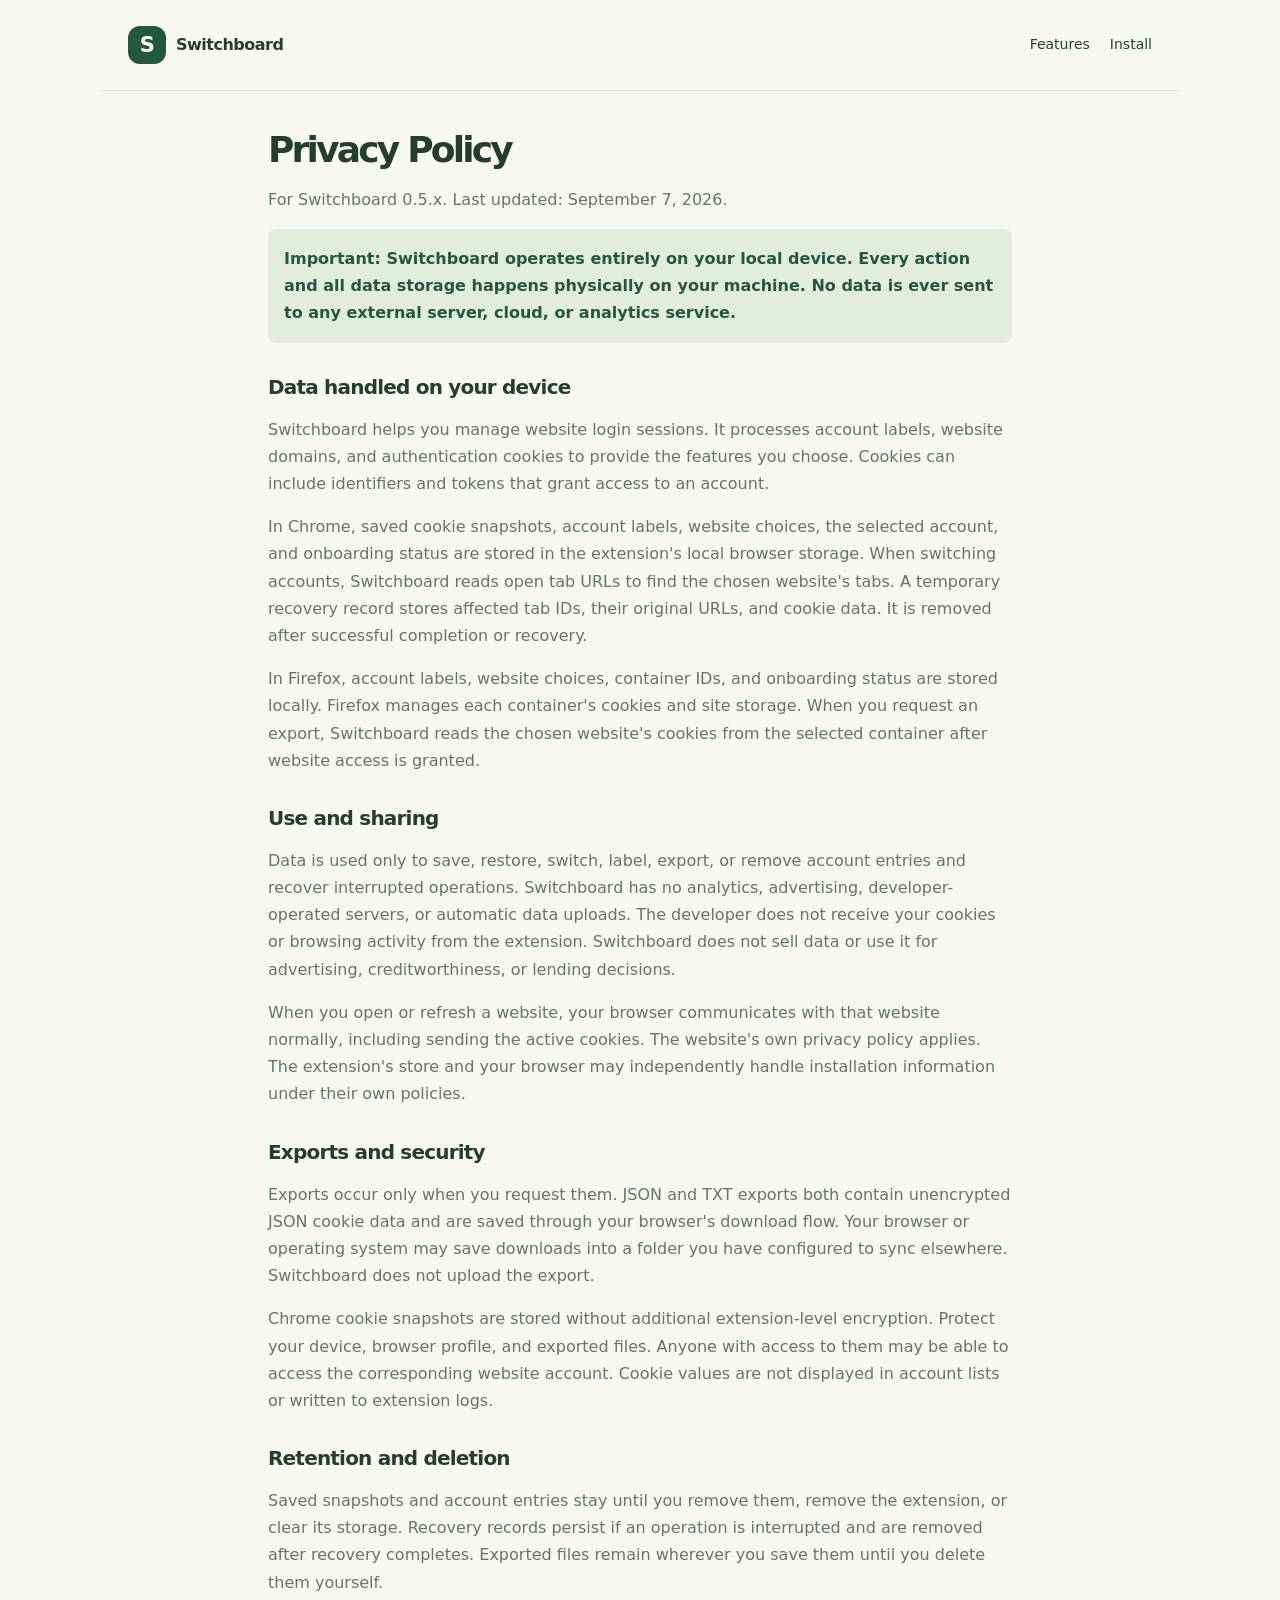
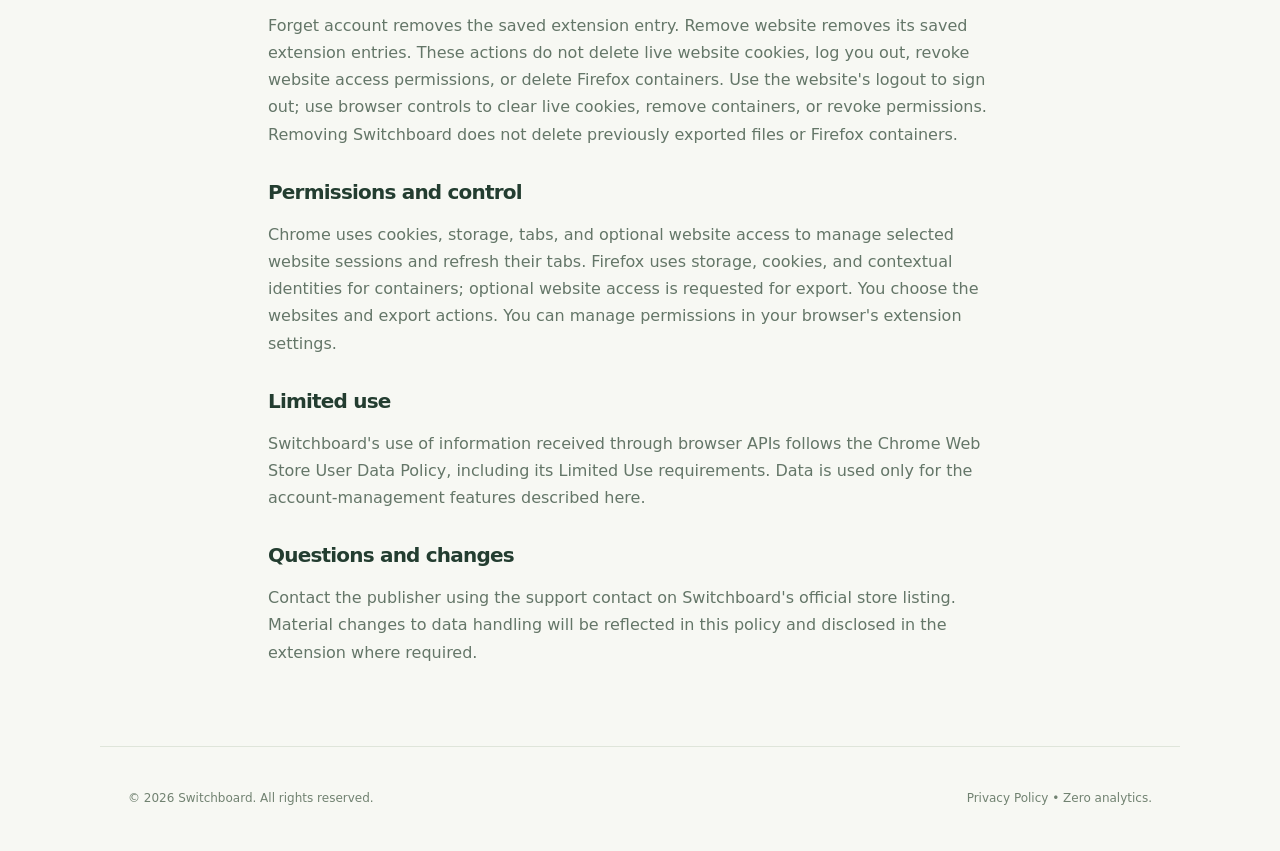
==== privacy-policy.html @ 41c25dd7 "Initial commit: Add Switchboard landing page and privacy policy" ====
<!DOCTYPE html>
<html lang="en">
<head>
    <meta charset="UTF-8">
    <meta name="viewport" content="width=device-width, initial-scale=1.0">
    <title>Privacy Policy - Switchboard</title>
    <link rel="stylesheet" href="styles.css">
</head>
<body>
    <header class="topbar">
        <a href="index.html" class="brand">
            <div class="logo">S</div>
            Switchboard
        </a>
        <nav>
            <a href="index.html#features">Features</a>
            <a href="index.html#install">Install</a>
        </nav>
    </header>

    <main class="legal-doc">
        <section class="note">
            <h1>Privacy Policy</h1>
            <p>For Switchboard 0.5.x. Last updated: September 7, 2026.</p>
            
            <p style="background: #e3edde; padding: 16px; border-radius: 8px; color: #235740; font-weight: 600;">
                Important: Switchboard operates entirely on your local device. Every action and all data storage happens physically on your machine. No data is ever sent to any external server, cloud, or analytics service.
            </p>
            
            <h2>Data handled on your device</h2>
            <p>Switchboard helps you manage website login sessions. It processes account labels, website domains, and authentication cookies to provide the features you choose. Cookies can include identifiers and tokens that grant access to an account.</p>
            <p>In Chrome, saved cookie snapshots, account labels, website choices, the selected account, and onboarding status are stored in the extension's local browser storage. When switching accounts, Switchboard reads open tab URLs to find the chosen website's tabs. A temporary recovery record stores affected tab IDs, their original URLs, and cookie data. It is removed after successful completion or recovery.</p>
            <p>In Firefox, account labels, website choices, container IDs, and onboarding status are stored locally. Firefox manages each container's cookies and site storage. When you request an export, Switchboard reads the chosen website's cookies from the selected container after website access is granted.</p>
            
            <h2>Use and sharing</h2>
            <p>Data is used only to save, restore, switch, label, export, or remove account entries and recover interrupted operations. Switchboard has no analytics, advertising, developer-operated servers, or automatic data uploads. The developer does not receive your cookies or browsing activity from the extension. Switchboard does not sell data or use it for advertising, creditworthiness, or lending decisions.</p>
            <p>When you open or refresh a website, your browser communicates with that website normally, including sending the active cookies. The website's own privacy policy applies. The extension's store and your browser may independently handle installation information under their own policies.</p>
            
            <h2>Exports and security</h2>
            <p>Exports occur only when you request them. JSON and TXT exports both contain unencrypted JSON cookie data and are saved through your browser's download flow. Your browser or operating system may save downloads into a folder you have configured to sync elsewhere. Switchboard does not upload the export.</p>
            <p>Chrome cookie snapshots are stored without additional extension-level encryption. Protect your device, browser profile, and exported files. Anyone with access to them may be able to access the corresponding website account. Cookie values are not displayed in account lists or written to extension logs.</p>
            
            <h2>Retention and deletion</h2>
            <p>Saved snapshots and account entries stay until you remove them, remove the extension, or clear its storage. Recovery records persist if an operation is interrupted and are removed after recovery completes. Exported files remain wherever you save them until you delete them yourself.</p>
            <p>Forget account removes the saved extension entry. Remove website removes its saved extension entries. These actions do not delete live website cookies, log you out, revoke website access permissions, or delete Firefox containers. Use the website's logout to sign out; use browser controls to clear live cookies, remove containers, or revoke permissions. Removing Switchboard does not delete previously exported files or Firefox containers.</p>
            
            <h2>Permissions and control</h2>
            <p>Chrome uses cookies, storage, tabs, and optional website access to manage selected website sessions and refresh their tabs. Firefox uses storage, cookies, and contextual identities for containers; optional website access is requested for export. You choose the websites and export actions. You can manage permissions in your browser's extension settings.</p>
            
            <h2>Limited use</h2>
            <p>Switchboard's use of information received through browser APIs follows the Chrome Web Store User Data Policy, including its Limited Use requirements. Data is used only for the account-management features described here.</p>
            
            <h2>Questions and changes</h2>
            <p>Contact the publisher using the support contact on Switchboard's official store listing. Material changes to data handling will be reflected in this policy and disclosed in the extension where required.</p>
        </section>
    </main>

    <footer>
        <p>&copy; 2026 Switchboard. All rights reserved.</p>
        <p class="privacy"><a href="privacy-policy.html">Privacy Policy</a> &bull; Zero analytics.</p>
    </footer>
</body>
</html>
---- styles.css ----
:root {
    --bg: #f7f8f3;
    --text-main: #233d30;
    --text-muted: #647668;
    --brand-primary: #235740;
    --brand-hover: #327052;
    --border: #dfe5da;
    --card-bg: #fff;
    
    font: 16px/1.65 system-ui, sans-serif;
    color: var(--text-main);
    background: var(--bg);
    color-scheme: light;
}

* {
    box-sizing: border-box;
}

body {
    margin: 0;
}

a {
    color: inherit;
    text-decoration: none;
}

.topbar, main, footer {
    max-width: 1080px;
    margin: auto;
}

.topbar {
    display: flex;
    align-items: center;
    justify-content: space-between;
    padding: 26px 28px;
    border-bottom: 1px solid var(--border);
}

.brand {
    display: flex;
    align-items: center;
    gap: 10px;
    font-weight: 750;
    letter-spacing: -0.5px;
}

.logo {
    display: grid;
    place-items: center;
    background: var(--brand-primary);
    color: white;
    font-weight: 750;
    font-size: 21px;
    width: 38px;
    height: 38px;
    border-radius: 12px;
}

.topbar nav {
    display: flex;
    gap: 20px;
    font-size: 14px;
    font-weight: 500;
}

main {
    padding: 0 28px;
}

.hero {
    display: grid;
    grid-template-columns: 1.25fr 1fr;
    gap: 70px;
    align-items: center;
    padding: 76px 0 64px;
}

.eyebrow {
    font-size: 10px;
    letter-spacing: 2px;
    font-weight: 750;
    color: #627e65;
    margin: 0 0 14px;
}

.local-badge {
    display: inline-block;
    background: #e3edde;
    color: var(--brand-primary);
    padding: 6px 12px;
    border-radius: 20px;
    font-size: 12px;
    font-weight: 750;
    letter-spacing: 1px;
    margin-bottom: 20px;
}

h1 {
    font-size: clamp(38px, 5.2vw, 60px);
    line-height: 1.08;
    letter-spacing: -2.8px;
    margin: 0 0 24px;
    font-weight: 650;
}

h2 {
    font-size: 27px;
    line-height: 1.25;
    letter-spacing: -0.8px;
    margin: 0;
}

h3 {
    font-size: 17px;
    line-height: 1.4;
    margin: 14px 0 9px;
}

.intro {
    font-size: 16px;
    max-width: 440px;
    color: var(--text-muted);
}

.actions {
    display: flex;
    align-items: center;
    gap: 16px;
    margin-top: 28px;
}

.btn {
    font: 600 14px system-ui;
    border: 0;
    padding: 14px 20px;
    border-radius: 9px;
    cursor: pointer;
    display: inline-block;
}

.btn.primary {
    background: var(--brand-primary);
    color: white;
}

.btn.primary:hover {
    background: var(--brand-hover);
}

.btn.secondary {
    background: transparent;
    border: 1px solid var(--border);
    color: var(--text-main);
}

.btn.secondary:hover {
    background: var(--card-bg);
}

.preview {
    background: var(--card-bg);
    padding: 26px;
    border-radius: 20px;
    border: 1px solid #dce5d8;
    box-shadow: 0 22px 55px #28492e0d;
    transform: rotate(2deg);
}

.preview-top {
    display: flex;
    justify-content: space-between;
    align-items: center;
    font-size: 9px;
    letter-spacing: 1px;
    color: #6c836f;
}

.example {
    background: #eef2e9;
    padding: 3px 7px;
    border-radius: 4px;
}

.preview h2 {
    font-size: 20px;
    margin: 14px 0 22px;
}

.account {
    display: flex;
    align-items: center;
    gap: 10px;
    padding: 15px 12px;
    border: 1px solid #dfe6dc;
    border-radius: 11px;
    margin: 10px 0;
}

.account.selected {
    background: #f0f6ed;
    border-color: #b2cbae;
}

.avatar {
    display: grid;
    place-items: center;
    width: 34px;
    height: 34px;
    background: #e3edde;
    border-radius: 9px;
    font-weight: 600;
    color: var(--brand-primary);
}

.account-copy {
    flex: 1;
}

.account strong {
    font-size: 12px;
    display: block;
}

.account small {
    font-size: 9px;
    color: #72816e;
    display: block;
}

.pill {
    font-size: 9px;
    padding: 6px 8px;
    background: var(--brand-primary);
    color: white;
    border-radius: 6px;
    white-space: nowrap;
}

.features {
    padding: 60px 0;
}

.section-title {
    margin-bottom: 40px;
    text-align: center;
}

.grid {
    display: grid;
    grid-template-columns: repeat(2, 1fr);
    gap: 30px;
}

.card {
    background: var(--card-bg);
    padding: 30px;
    border-radius: 16px;
    border: 1px solid var(--border);
}

.card p {
    font-size: 14px;
    color: var(--text-muted);
}

.routine {
    background: #e7efdf;
    padding: 40px;
    border-radius: 16px;
    margin: 40px 0 80px;
}

.routine-text p {
    color: #456047;
}

.steps-list {
    margin-top: 20px;
    color: var(--text-main);
    font-size: 15px;
}

.steps-list li {
    margin-bottom: 10px;
}

code {
    background: rgba(255, 255, 255, 0.5);
    padding: 2px 6px;
    border-radius: 4px;
    font-size: 0.9em;
}

footer {
    padding: 30px 28px;
    border-top: 1px solid var(--border);
    font-size: 12px;
    display: flex;
    justify-content: space-between;
    color: #718271;
}

@media (max-width: 760px) {
    .hero {
        grid-template-columns: 1fr;
        gap: 35px;
        padding: 45px 0;
    }
    .preview {
        transform: none;
        max-width: 430px;
        margin: auto;
    }
    .grid {
        grid-template-columns: 1fr;
    }
    .topbar nav {
        display: none;
    }
}

.legal-doc {
    max-width: 800px;
    margin: 40px auto 80px;
}

.legal-doc h1 {
    font-size: 36px;
    margin-bottom: 8px;
}

.legal-doc h2 {
    font-size: 20px;
    margin: 32px 0 12px;
}

.legal-doc p {
    color: var(--text-muted);
    margin-bottom: 16px;
    line-height: 1.7;
}
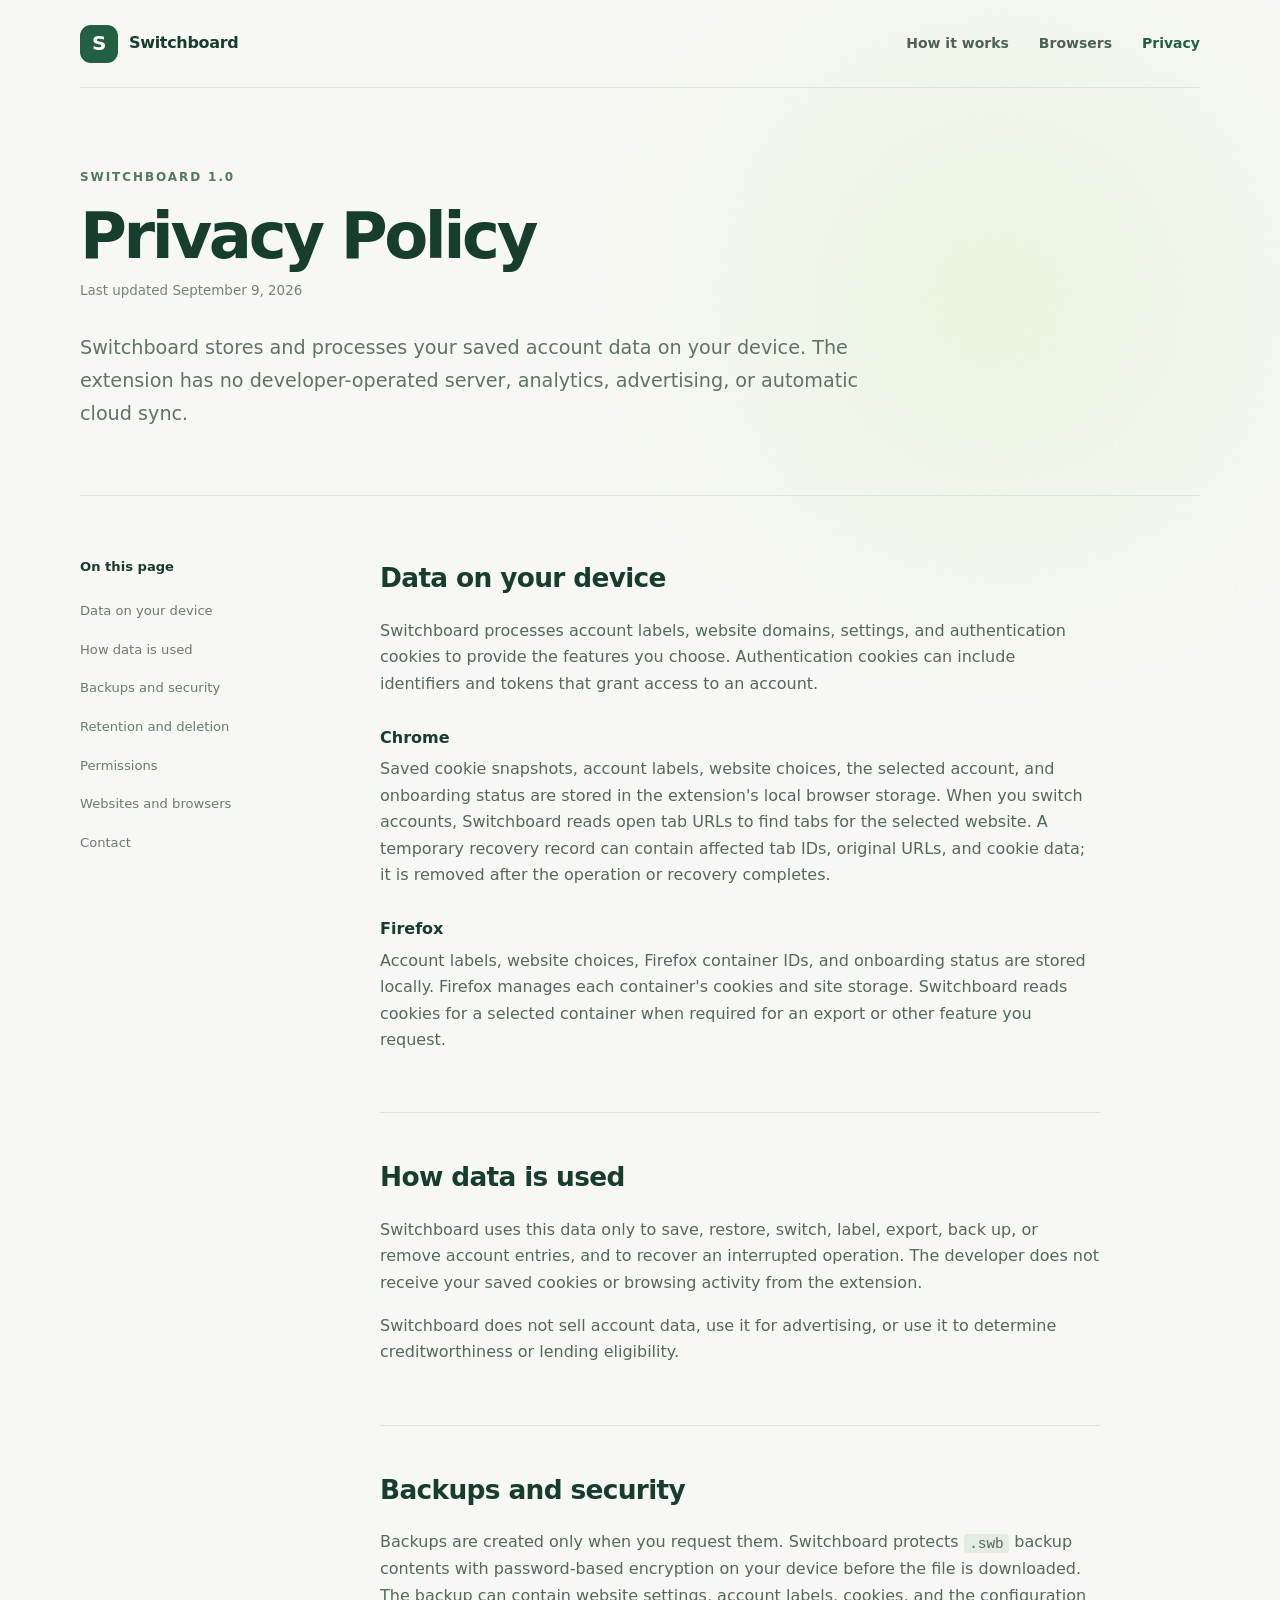
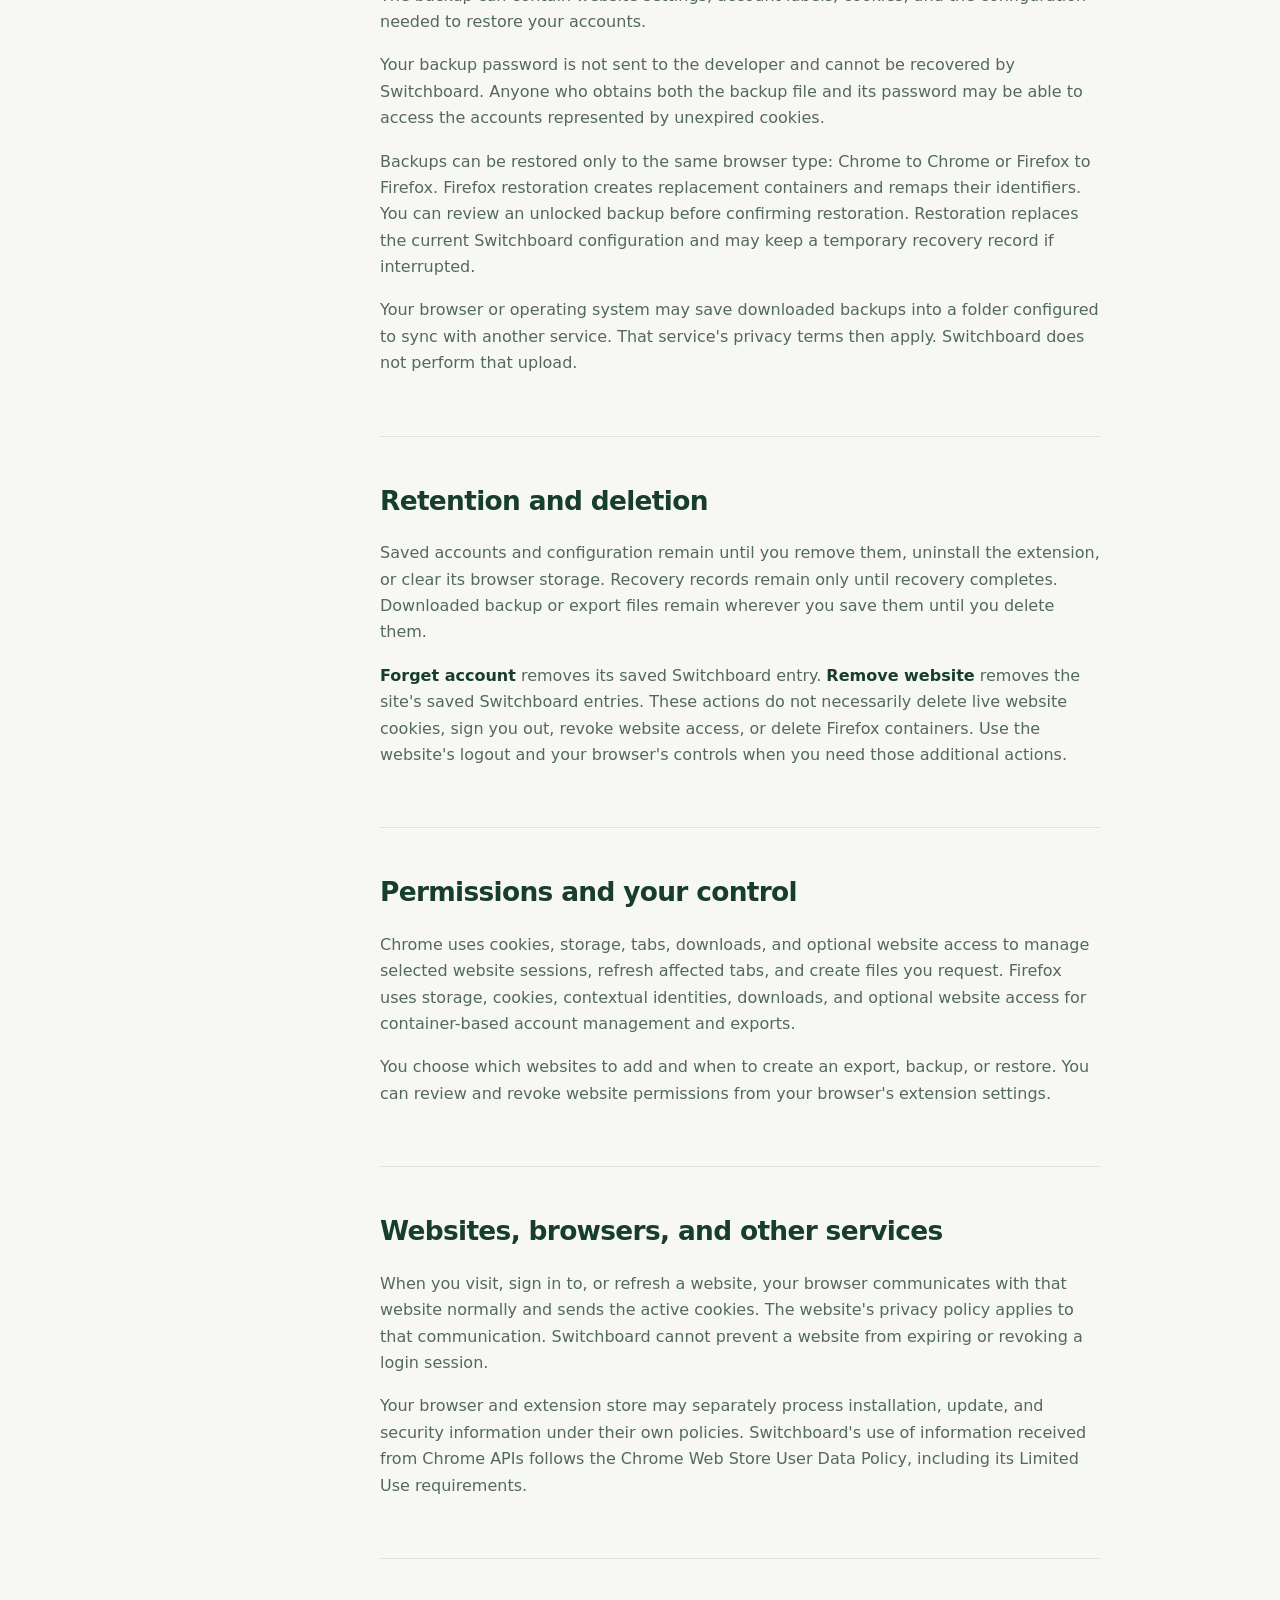
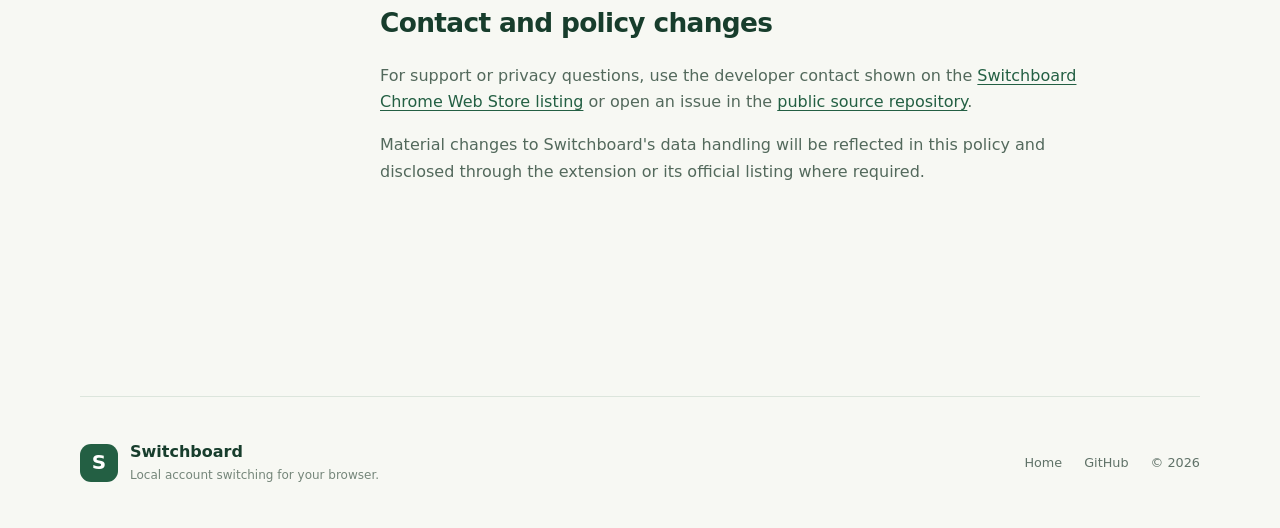
==== commit 556db127: "Refresh Switchboard homepage for 1.0 release" ====
--- a/privacy-policy.html
+++ b/privacy-policy.html
@@ -1,63 +1,33 @@
-<!DOCTYPE html>
+<!doctype html>
 <html lang="en">
 <head>
-    <meta charset="UTF-8">
-    <meta name="viewport" content="width=device-width, initial-scale=1.0">
-    <title>Privacy Policy - Switchboard</title>
-    <link rel="stylesheet" href="styles.css">
+  <meta charset="utf-8">
+  <meta name="viewport" content="width=device-width, initial-scale=1">
+  <meta name="description" content="How Switchboard handles account session data, permissions, backups, and deletion.">
+  <title>Privacy Policy — Switchboard</title>
+  <link rel="icon" href="favicon.svg" type="image/svg+xml">
+  <link rel="stylesheet" href="styles.css">
 </head>
 <body>
-    <header class="topbar">
-        <a href="index.html" class="brand">
-            <div class="logo">S</div>
-            Switchboard
-        </a>
-        <nav>
-            <a href="index.html#features">Features</a>
-            <a href="index.html#install">Install</a>
-        </nav>
-    </header>
-
-    <main class="legal-doc">
-        <section class="note">
-            <h1>Privacy Policy</h1>
-            <p>For Switchboard 0.5.x. Last updated: September 7, 2026.</p>
-            
-            <p style="background: #e3edde; padding: 16px; border-radius: 8px; color: #235740; font-weight: 600;">
-                Important: Switchboard operates entirely on your local device. Every action and all data storage happens physically on your machine. No data is ever sent to any external server, cloud, or analytics service.
-            </p>
-            
-            <h2>Data handled on your device</h2>
-            <p>Switchboard helps you manage website login sessions. It processes account labels, website domains, and authentication cookies to provide the features you choose. Cookies can include identifiers and tokens that grant access to an account.</p>
-            <p>In Chrome, saved cookie snapshots, account labels, website choices, the selected account, and onboarding status are stored in the extension's local browser storage. When switching accounts, Switchboard reads open tab URLs to find the chosen website's tabs. A temporary recovery record stores affected tab IDs, their original URLs, and cookie data. It is removed after successful completion or recovery.</p>
-            <p>In Firefox, account labels, website choices, container IDs, and onboarding status are stored locally. Firefox manages each container's cookies and site storage. When you request an export, Switchboard reads the chosen website's cookies from the selected container after website access is granted.</p>
-            
-            <h2>Use and sharing</h2>
-            <p>Data is used only to save, restore, switch, label, export, or remove account entries and recover interrupted operations. Switchboard has no analytics, advertising, developer-operated servers, or automatic data uploads. The developer does not receive your cookies or browsing activity from the extension. Switchboard does not sell data or use it for advertising, creditworthiness, or lending decisions.</p>
-            <p>When you open or refresh a website, your browser communicates with that website normally, including sending the active cookies. The website's own privacy policy applies. The extension's store and your browser may independently handle installation information under their own policies.</p>
-            
-            <h2>Exports and security</h2>
-            <p>Exports occur only when you request them. JSON and TXT exports both contain unencrypted JSON cookie data and are saved through your browser's download flow. Your browser or operating system may save downloads into a folder you have configured to sync elsewhere. Switchboard does not upload the export.</p>
-            <p>Chrome cookie snapshots are stored without additional extension-level encryption. Protect your device, browser profile, and exported files. Anyone with access to them may be able to access the corresponding website account. Cookie values are not displayed in account lists or written to extension logs.</p>
-            
-            <h2>Retention and deletion</h2>
-            <p>Saved snapshots and account entries stay until you remove them, remove the extension, or clear its storage. Recovery records persist if an operation is interrupted and are removed after recovery completes. Exported files remain wherever you save them until you delete them yourself.</p>
-            <p>Forget account removes the saved extension entry. Remove website removes its saved extension entries. These actions do not delete live website cookies, log you out, revoke website access permissions, or delete Firefox containers. Use the website's logout to sign out; use browser controls to clear live cookies, remove containers, or revoke permissions. Removing Switchboard does not delete previously exported files or Firefox containers.</p>
-            
-            <h2>Permissions and control</h2>
-            <p>Chrome uses cookies, storage, tabs, and optional website access to manage selected website sessions and refresh their tabs. Firefox uses storage, cookies, and contextual identities for containers; optional website access is requested for export. You choose the websites and export actions. You can manage permissions in your browser's extension settings.</p>
-            
-            <h2>Limited use</h2>
-            <p>Switchboard's use of information received through browser APIs follows the Chrome Web Store User Data Policy, including its Limited Use requirements. Data is used only for the account-management features described here.</p>
-            
-            <h2>Questions and changes</h2>
-            <p>Contact the publisher using the support contact on Switchboard's official store listing. Material changes to data handling will be reflected in this policy and disclosed in the extension where required.</p>
-        </section>
-    </main>
-
-    <footer>
-        <p>&copy; 2026 Switchboard. All rights reserved.</p>
-        <p class="privacy"><a href="privacy-policy.html">Privacy Policy</a> &bull; Zero analytics.</p>
-    </footer>
+  <header class="topbar">
+    <a href="index.html" class="brand" aria-label="Switchboard home"><span class="logo" aria-hidden="true">S</span>Switchboard</a>
+    <nav aria-label="Main navigation"><a href="index.html#how-it-works">How it works</a><a href="index.html#browsers">Browsers</a><a href="privacy-policy.html" aria-current="page">Privacy</a></nav>
+  </header>
+  <main class="legal-doc">
+    <header class="legal-header"><p class="eyebrow">SWITCHBOARD 1.0</p><h1>Privacy Policy</h1><p class="updated">Last updated September 9, 2026</p><p class="legal-lead">Switchboard stores and processes your saved account data on your device. The extension has no developer-operated server, analytics, advertising, or automatic cloud sync.</p></header>
+    <div class="legal-layout">
+      <aside class="legal-nav" aria-label="Policy sections"><strong>On this page</strong><a href="#data">Data on your device</a><a href="#use">How data is used</a><a href="#backups">Backups and security</a><a href="#retention">Retention and deletion</a><a href="#permissions">Permissions</a><a href="#third-parties">Websites and browsers</a><a href="#contact">Contact</a></aside>
+      <article class="legal-content">
+        <section id="data"><h2>Data on your device</h2><p>Switchboard processes account labels, website domains, settings, and authentication cookies to provide the features you choose. Authentication cookies can include identifiers and tokens that grant access to an account.</p><h3>Chrome</h3><p>Saved cookie snapshots, account labels, website choices, the selected account, and onboarding status are stored in the extension's local browser storage. When you switch accounts, Switchboard reads open tab URLs to find tabs for the selected website. A temporary recovery record can contain affected tab IDs, original URLs, and cookie data; it is removed after the operation or recovery completes.</p><h3>Firefox</h3><p>Account labels, website choices, Firefox container IDs, and onboarding status are stored locally. Firefox manages each container's cookies and site storage. Switchboard reads cookies for a selected container when required for an export or other feature you request.</p></section>
+        <section id="use"><h2>How data is used</h2><p>Switchboard uses this data only to save, restore, switch, label, export, back up, or remove account entries, and to recover an interrupted operation. The developer does not receive your saved cookies or browsing activity from the extension.</p><p>Switchboard does not sell account data, use it for advertising, or use it to determine creditworthiness or lending eligibility.</p></section>
+        <section id="backups"><h2>Backups and security</h2><p>Backups are created only when you request them. Switchboard protects <code>.swb</code> backup contents with password-based encryption on your device before the file is downloaded. The backup can contain website settings, account labels, cookies, and the configuration needed to restore your accounts.</p><p>Your backup password is not sent to the developer and cannot be recovered by Switchboard. Anyone who obtains both the backup file and its password may be able to access the accounts represented by unexpired cookies.</p><p>Backups can be restored only to the same browser type: Chrome to Chrome or Firefox to Firefox. Firefox restoration creates replacement containers and remaps their identifiers. You can review an unlocked backup before confirming restoration. Restoration replaces the current Switchboard configuration and may keep a temporary recovery record if interrupted.</p><p>Your browser or operating system may save downloaded backups into a folder configured to sync with another service. That service's privacy terms then apply. Switchboard does not perform that upload.</p></section>
+        <section id="retention"><h2>Retention and deletion</h2><p>Saved accounts and configuration remain until you remove them, uninstall the extension, or clear its browser storage. Recovery records remain only until recovery completes. Downloaded backup or export files remain wherever you save them until you delete them.</p><p><strong>Forget account</strong> removes its saved Switchboard entry. <strong>Remove website</strong> removes the site's saved Switchboard entries. These actions do not necessarily delete live website cookies, sign you out, revoke website access, or delete Firefox containers. Use the website's logout and your browser's controls when you need those additional actions.</p></section>
+        <section id="permissions"><h2>Permissions and your control</h2><p>Chrome uses cookies, storage, tabs, downloads, and optional website access to manage selected website sessions, refresh affected tabs, and create files you request. Firefox uses storage, cookies, contextual identities, downloads, and optional website access for container-based account management and exports.</p><p>You choose which websites to add and when to create an export, backup, or restore. You can review and revoke website permissions from your browser's extension settings.</p></section>
+        <section id="third-parties"><h2>Websites, browsers, and other services</h2><p>When you visit, sign in to, or refresh a website, your browser communicates with that website normally and sends the active cookies. The website's privacy policy applies to that communication. Switchboard cannot prevent a website from expiring or revoking a login session.</p><p>Your browser and extension store may separately process installation, update, and security information under their own policies. Switchboard's use of information received from Chrome APIs follows the Chrome Web Store User Data Policy, including its Limited Use requirements.</p></section>
+        <section id="contact"><h2>Contact and policy changes</h2><p>For support or privacy questions, use the developer contact shown on the <a href="https://chromewebstore.google.com/detail/switchboard/ejcnljkokdiiedibolfkkbkdeebjiiln" target="_blank" rel="noopener noreferrer">Switchboard Chrome Web Store listing</a> or open an issue in the <a href="https://github.com/HeinMynn/switchboard-extension/issues" target="_blank" rel="noopener noreferrer">public source repository</a>.</p><p>Material changes to Switchboard's data handling will be reflected in this policy and disclosed through the extension or its official listing where required.</p></section>
+      </article>
+    </div>
+  </main>
+  <footer><div class="footer-brand"><span class="logo" aria-hidden="true">S</span><div><strong>Switchboard</strong><p>Local account switching for your browser.</p></div></div><div class="footer-links"><a href="index.html">Home</a><a href="https://github.com/HeinMynn/switchboard-extension" target="_blank" rel="noopener noreferrer">GitHub</a><span>© 2026</span></div></footer>
 </body>
 </html>
--- a/styles.css
+++ b/styles.css
@@ -1,344 +1,138 @@
 :root {
-    --bg: #f7f8f3;
-    --text-main: #233d30;
-    --text-muted: #647668;
-    --brand-primary: #235740;
-    --brand-hover: #327052;
-    --border: #dfe5da;
-    --card-bg: #fff;
-    
-    font: 16px/1.65 system-ui, sans-serif;
-    color: var(--text-main);
-    background: var(--bg);
-    color-scheme: light;
+  --ink: #173d2c; --muted: #5e7467; --green: #235f43; --green-dark: #174b34;
+  --lime: #dfff8c; --paper: #f7f8f3; --line: #dce5dc; --soft: #eaf1e8;
+  font: 16px/1.65 system-ui, -apple-system, BlinkMacSystemFont, "Segoe UI", sans-serif;
+  color: var(--ink); background: var(--paper); color-scheme: light;
 }
-
-* {
-    box-sizing: border-box;
+* { box-sizing: border-box; }
+html { scroll-behavior: smooth; }
+body { margin: 0; background: radial-gradient(circle at 78% 8%, #e9f4df 0, transparent 25rem), var(--paper); }
+a { color: inherit; text-decoration: none; }
+button, input, summary { font: inherit; }
+.topbar, main, footer { width: min(1120px, calc(100% - 48px)); margin-inline: auto; }
+.topbar { height: 88px; display: flex; align-items: center; justify-content: space-between; border-bottom: 1px solid var(--line); }
+.brand { display: flex; align-items: center; gap: 11px; font-weight: 780; letter-spacing: -.02em; }
+.logo { width: 38px; height: 38px; border-radius: 11px; display: grid; place-items: center; background: var(--green); color: white; font-size: 1.25rem; font-weight: 800; }
+.topbar nav { display: flex; gap: 30px; font-size: .875rem; font-weight: 600; color: #4b6255; }
+.topbar nav a:hover, .topbar nav a[aria-current="page"] { color: var(--green); }
+.hero { min-height: 650px; display: grid; grid-template-columns: 1.08fr .92fr; gap: 90px; align-items: center; padding: 76px 0 92px; }
+.eyebrow { font-size: .75rem; line-height: 1.3; font-weight: 800; letter-spacing: .16em; color: #53795f; margin: 0 0 18px; }
+.hero h1, .legal-header h1 { font-size: clamp(3rem, 5.6vw, 4.65rem); line-height: 1.01; letter-spacing: -.052em; margin: 0 0 26px; font-weight: 720; max-width: 720px; }
+.intro { font-size: 1.125rem; line-height: 1.7; color: var(--muted); max-width: 590px; margin: 0; }
+.actions { display: flex; flex-wrap: wrap; gap: 12px; margin: 32px 0 22px; }
+.btn { min-height: 50px; padding: 0 21px; border-radius: 10px; display: inline-flex; align-items: center; justify-content: center; gap: 10px; font-size: .925rem; font-weight: 720; border: 1px solid transparent; transition: transform .18s, background .18s, border-color .18s; }
+.btn:hover { transform: translateY(-2px); }
+.btn.primary { background: var(--green); color: white; box-shadow: 0 10px 24px #235f4322; }
+.btn.primary:hover { background: var(--green-dark); }
+.btn.secondary { background: #ffffffb5; border-color: #cbd8cc; }
+.btn.secondary:hover { border-color: #9db4a0; background: white; }
+.chrome-mark { width: 20px; height: 20px; border-radius: 50%; display: inline-block; background: conic-gradient(#e94235 0 33%, #fabb05 0 66%, #34a853 0); position: relative; box-shadow: inset 0 0 0 1px #00000012; }
+.chrome-mark::after { content: ""; position: absolute; inset: 5px; border-radius: 50%; background: #4285f4; border: 2px solid white; }
+.trust-line { display: flex; flex-wrap: wrap; gap: 22px; color: #687d70; font-size: .79rem; font-weight: 650; }
+.trust-line span::before { content: "✓"; color: var(--green); font-weight: 900; margin-right: 6px; }
+.product-demo { background: white; padding: 25px; border: 1px solid #d4e1d3; border-radius: 23px; box-shadow: 0 30px 70px #21452f18; transform: rotate(1.5deg); }
+.demo-bar, .demo-heading, .account { display: flex; align-items: center; }
+.demo-bar { justify-content: space-between; padding-bottom: 20px; border-bottom: 1px solid #e4ebe3; font-size: .75rem; }
+.mini-brand { font-weight: 750; display: flex; align-items: center; gap: 7px; }
+.mini-logo { width: 23px; height: 23px; display: grid; place-items: center; border-radius: 7px; color: white; background: var(--green); }
+.site-chip { padding: 4px 8px; border-radius: 6px; background: var(--soft); color: #58705e; }
+.demo-heading { justify-content: space-between; margin: 25px 2px 17px; }
+.demo-heading small { font-size: .65rem; letter-spacing: .13em; color: #78907b; font-weight: 750; }
+.demo-heading h2 { font-size: 1.45rem; margin: 2px 0 0; letter-spacing: -.025em; }
+.add-icon { display: grid; place-items: center; background: var(--green); color: white; border-radius: 8px; width: 32px; height: 32px; }
+.account { gap: 12px; padding: 15px; border: 1px solid var(--line); border-radius: 12px; margin-top: 10px; }
+.account.active { background: #f0f6ed; border-color: #b8d0b8; }
+.avatar { width: 38px; height: 38px; border-radius: 10px; display: grid; place-items: center; background: #dcead9; color: var(--green); font-weight: 750; }
+.avatar.alt { background: #e5e7f4; color: #4e5686; }
+.account-copy { flex: 1; }
+.account-copy strong, .account-copy small { display: block; }
+.account-copy strong { font-size: .86rem; }
+.account-copy small { font-size: .75rem; color: #738376; }
+.status-dot { width: 9px; height: 9px; border-radius: 50%; background: #3c9a65; box-shadow: 0 0 0 4px #d9ecdf; }
+.switch-label { font-size: .73rem; font-weight: 700; color: var(--green); border: 1px solid #bdd0bd; padding: 5px 9px; border-radius: 7px; }
+.demo-note { text-align: center; font-size: .73rem; color: #7b897d; margin: 18px 0 0; }
+.section { padding: 100px 0; border-top: 1px solid var(--line); }
+.section-heading { margin-bottom: 46px; }
+.section-heading .eyebrow { margin-bottom: 8px; }
+.section h2, .cta-section h2 { font-size: clamp(2rem, 3.3vw, 3rem); line-height: 1.13; letter-spacing: -.04em; margin: 0; max-width: 650px; }
+.flow { list-style: none; padding: 0; margin: 0; display: grid; grid-template-columns: repeat(3, 1fr); gap: 20px; }
+.flow li { padding: 28px 26px; background: white; border: 1px solid var(--line); border-radius: 16px; }
+.flow li > span { font-size: .72rem; letter-spacing: .12em; color: #76917d; font-weight: 800; }
+.flow h3, .browser-card h3 { font-size: 1.15rem; margin: 44px 0 8px; letter-spacing: -.015em; }
+.flow p, .browser-card p, .privacy-copy > p, .backup-section > div > p { margin: 0; color: var(--muted); }
+.browser-grid { display: grid; grid-template-columns: 1fr 1fr; gap: 22px; }
+.browser-card { min-height: 335px; padding: 32px; border-radius: 20px; border: 1px solid var(--line); background: white; display: flex; flex-direction: column; }
+.browser-card.featured { background: var(--ink); color: white; border-color: var(--ink); }
+.card-top { display: flex; align-items: center; justify-content: space-between; }
+.browser-icon { width: 38px; height: 38px; }
+.firefox-mark { display: grid; place-items: center; color: white; background: linear-gradient(135deg, #ff9d00, #ff3d64 55%, #6553c7); font-weight: 800; }
+.availability { font-size: .72rem; font-weight: 750; padding: 5px 10px; background: var(--lime); color: #254a33; border-radius: 20px; }
+.availability.muted { background: var(--soft); color: #55705c; }
+.browser-card h3 { font-size: 1.55rem; margin: 52px 0 10px; }
+.browser-card.featured p { color: #c9d6ce; }
+.browser-card > a { margin-top: auto; padding-top: 24px; font-size: .875rem; font-weight: 730; color: var(--green); }
+.browser-card.featured > a { color: var(--lime); }
+.privacy-section, .backup-section { display: grid; grid-template-columns: 1fr 1fr; gap: 90px; align-items: center; }
+.privacy-copy > a { display: inline-block; color: var(--green); font-weight: 730; margin-top: 25px; }
+.privacy-points { list-style: none; padding: 0; margin: 0; }
+.privacy-points li { display: flex; gap: 15px; padding: 22px 0; border-bottom: 1px solid var(--line); }
+.privacy-points li > span { display: grid; place-items: center; flex: 0 0 29px; height: 29px; border-radius: 50%; background: #dcebd9; color: var(--green); font-weight: 900; }
+.privacy-points strong { display: block; margin-bottom: 2px; }
+.privacy-points p { margin: 0; color: var(--muted); font-size: .9rem; }
+.backup-section { background: var(--soft); width: auto; max-width: none; margin-inline: calc(50% - 50vw); padding-left: max(24px, calc((100vw - 1120px)/2)); padding-right: max(24px, calc((100vw - 1120px)/2)); }
+.backup-card { background: white; border: 1px solid #d1ded0; border-radius: 17px; padding: 25px; display: flex; align-items: center; gap: 17px; box-shadow: 0 12px 35px #173d2c0b; }
+.backup-card .lock { flex: 0 0 48px; height: 48px; border-radius: 13px; display: grid; place-items: center; background: var(--ink); color: var(--lime); font-size: 1.7rem; }
+.backup-card p { margin: 3px 0 0; color: var(--muted); font-size: .875rem; }
+.cta-section { text-align: center; padding: 112px 24px; }
+.cta-section .eyebrow { margin-bottom: 16px; }
+.cta-section h2 { margin-inline: auto; }
+.cta-section > p:not(.eyebrow) { color: var(--muted); max-width: 560px; margin: 17px auto 27px; }
+.cta-section .btn { margin-bottom: 28px; }
+.cta-section details { max-width: 660px; margin: 0 auto; text-align: left; border-top: 1px solid var(--line); padding-top: 19px; color: var(--muted); font-size: .875rem; }
+.cta-section summary { cursor: pointer; text-align: center; font-weight: 700; color: var(--green); }
+.cta-section details p { padding: 10px 15px; }
+.cta-section details a, .legal-content a { color: var(--green); text-decoration: underline; text-underline-offset: 3px; }
+code { background: #e4ebe1; padding: .12em .38em; border-radius: 4px; font-size: .9em; }
+footer { min-height: 132px; border-top: 1px solid var(--line); display: flex; align-items: center; justify-content: space-between; gap: 30px; }
+.footer-brand { display: flex; align-items: center; gap: 12px; }
+.footer-brand strong { display: block; }
+.footer-brand p { font-size: .75rem; margin: 0; color: #75867a; }
+.footer-links { display: flex; align-items: center; gap: 22px; color: #607268; font-size: .8rem; }
+.footer-links a:hover { color: var(--green); }
+.legal-doc { max-width: 1120px; }
+.legal-header { padding: 82px 0 65px; border-bottom: 1px solid var(--line); }
+.legal-header h1 { font-size: clamp(3rem, 5vw, 4.2rem); margin-bottom: 12px; }
+.updated { color: #738478; font-size: .84rem; margin: 0; }
+.legal-lead { font-size: 1.2rem; line-height: 1.7; max-width: 780px; color: var(--muted); margin: 30px 0 0; }
+.legal-layout { display: grid; grid-template-columns: 210px minmax(0, 720px); gap: 90px; padding: 60px 0 110px; }
+.legal-nav { align-self: start; position: sticky; top: 28px; display: flex; flex-direction: column; gap: 9px; font-size: .82rem; }
+.legal-nav strong { margin-bottom: 9px; }
+.legal-nav a { color: #6a7b70; padding: 4px 0; }
+.legal-nav a:hover { color: var(--green); }
+.legal-content section { padding-bottom: 42px; margin-bottom: 42px; border-bottom: 1px solid var(--line); scroll-margin-top: 30px; }
+.legal-content section:last-child { border-bottom: 0; }
+.legal-content h2 { font-size: 1.65rem; letter-spacing: -.025em; margin: 0 0 18px; }
+.legal-content h3 { font-size: 1rem; margin: 28px 0 5px; }
+.legal-content p { color: #53695c; margin: 0 0 17px; }
+.legal-content strong { color: var(--ink); }
+@media (max-width: 820px) {
+  .topbar, main, footer { width: min(100% - 32px, 1120px); }
+  .topbar { height: 74px; } .topbar nav { display: none; }
+  .hero { grid-template-columns: 1fr; gap: 48px; padding: 60px 0 75px; min-height: 0; }
+  .hero h1 { font-size: clamp(2.7rem, 11vw, 4rem); }
+  .product-demo { max-width: 520px; width: 100%; margin: auto; transform: none; }
+  .section { padding: 72px 0; } .flow { grid-template-columns: 1fr; } .flow h3 { margin-top: 25px; }
+  .privacy-section, .backup-section { grid-template-columns: 1fr; gap: 40px; }
+  .backup-section { padding-left: 16px; padding-right: 16px; }
+  .legal-layout { grid-template-columns: 1fr; gap: 40px; } .legal-nav { display: none; }
+  .legal-header { padding: 60px 0 48px; }
+  footer { padding: 28px 0; } .footer-brand p { display: none; }
 }
-
-body {
-    margin: 0;
+@media (max-width: 560px) {
+  .hero { padding-top: 42px; } .actions { align-items: stretch; flex-direction: column; } .btn { width: 100%; }
+  .trust-line { gap: 8px 16px; } .product-demo { padding: 17px; } .switch-label { display: none; }
+  .browser-grid { grid-template-columns: 1fr; } .browser-card { min-height: 300px; padding: 25px; }
+  .footer-links { gap: 14px; } .footer-links span { display: none; }
+  .legal-header h1 { font-size: 2.65rem; } .legal-lead { font-size: 1.05rem; }
 }
-
-a {
-    color: inherit;
-    text-decoration: none;
-}
-
-.topbar, main, footer {
-    max-width: 1080px;
-    margin: auto;
-}
-
-.topbar {
-    display: flex;
-    align-items: center;
-    justify-content: space-between;
-    padding: 26px 28px;
-    border-bottom: 1px solid var(--border);
-}
-
-.brand {
-    display: flex;
-    align-items: center;
-    gap: 10px;
-    font-weight: 750;
-    letter-spacing: -0.5px;
-}
-
-.logo {
-    display: grid;
-    place-items: center;
-    background: var(--brand-primary);
-    color: white;
-    font-weight: 750;
-    font-size: 21px;
-    width: 38px;
-    height: 38px;
-    border-radius: 12px;
-}
-
-.topbar nav {
-    display: flex;
-    gap: 20px;
-    font-size: 14px;
-    font-weight: 500;
-}
-
-main {
-    padding: 0 28px;
-}
-
-.hero {
-    display: grid;
-    grid-template-columns: 1.25fr 1fr;
-    gap: 70px;
-    align-items: center;
-    padding: 76px 0 64px;
-}
-
-.eyebrow {
-    font-size: 10px;
-    letter-spacing: 2px;
-    font-weight: 750;
-    color: #627e65;
-    margin: 0 0 14px;
-}
-
-.local-badge {
-    display: inline-block;
-    background: #e3edde;
-    color: var(--brand-primary);
-    padding: 6px 12px;
-    border-radius: 20px;
-    font-size: 12px;
-    font-weight: 750;
-    letter-spacing: 1px;
-    margin-bottom: 20px;
-}
-
-h1 {
-    font-size: clamp(38px, 5.2vw, 60px);
-    line-height: 1.08;
-    letter-spacing: -2.8px;
-    margin: 0 0 24px;
-    font-weight: 650;
-}
-
-h2 {
-    font-size: 27px;
-    line-height: 1.25;
-    letter-spacing: -0.8px;
-    margin: 0;
-}
-
-h3 {
-    font-size: 17px;
-    line-height: 1.4;
-    margin: 14px 0 9px;
-}
-
-.intro {
-    font-size: 16px;
-    max-width: 440px;
-    color: var(--text-muted);
-}
-
-.actions {
-    display: flex;
-    align-items: center;
-    gap: 16px;
-    margin-top: 28px;
-}
-
-.btn {
-    font: 600 14px system-ui;
-    border: 0;
-    padding: 14px 20px;
-    border-radius: 9px;
-    cursor: pointer;
-    display: inline-block;
-}
-
-.btn.primary {
-    background: var(--brand-primary);
-    color: white;
-}
-
-.btn.primary:hover {
-    background: var(--brand-hover);
-}
-
-.btn.secondary {
-    background: transparent;
-    border: 1px solid var(--border);
-    color: var(--text-main);
-}
-
-.btn.secondary:hover {
-    background: var(--card-bg);
-}
-
-.preview {
-    background: var(--card-bg);
-    padding: 26px;
-    border-radius: 20px;
-    border: 1px solid #dce5d8;
-    box-shadow: 0 22px 55px #28492e0d;
-    transform: rotate(2deg);
-}
-
-.preview-top {
-    display: flex;
-    justify-content: space-between;
-    align-items: center;
-    font-size: 9px;
-    letter-spacing: 1px;
-    color: #6c836f;
-}
-
-.example {
-    background: #eef2e9;
-    padding: 3px 7px;
-    border-radius: 4px;
-}
-
-.preview h2 {
-    font-size: 20px;
-    margin: 14px 0 22px;
-}
-
-.account {
-    display: flex;
-    align-items: center;
-    gap: 10px;
-    padding: 15px 12px;
-    border: 1px solid #dfe6dc;
-    border-radius: 11px;
-    margin: 10px 0;
-}
-
-.account.selected {
-    background: #f0f6ed;
-    border-color: #b2cbae;
-}
-
-.avatar {
-    display: grid;
-    place-items: center;
-    width: 34px;
-    height: 34px;
-    background: #e3edde;
-    border-radius: 9px;
-    font-weight: 600;
-    color: var(--brand-primary);
-}
-
-.account-copy {
-    flex: 1;
-}
-
-.account strong {
-    font-size: 12px;
-    display: block;
-}
-
-.account small {
-    font-size: 9px;
-    color: #72816e;
-    display: block;
-}
-
-.pill {
-    font-size: 9px;
-    padding: 6px 8px;
-    background: var(--brand-primary);
-    color: white;
-    border-radius: 6px;
-    white-space: nowrap;
-}
-
-.features {
-    padding: 60px 0;
-}
-
-.section-title {
-    margin-bottom: 40px;
-    text-align: center;
-}
-
-.grid {
-    display: grid;
-    grid-template-columns: repeat(2, 1fr);
-    gap: 30px;
-}
-
-.card {
-    background: var(--card-bg);
-    padding: 30px;
-    border-radius: 16px;
-    border: 1px solid var(--border);
-}
-
-.card p {
-    font-size: 14px;
-    color: var(--text-muted);
-}
-
-.routine {
-    background: #e7efdf;
-    padding: 40px;
-    border-radius: 16px;
-    margin: 40px 0 80px;
-}
-
-.routine-text p {
-    color: #456047;
-}
-
-.steps-list {
-    margin-top: 20px;
-    color: var(--text-main);
-    font-size: 15px;
-}
-
-.steps-list li {
-    margin-bottom: 10px;
-}
-
-code {
-    background: rgba(255, 255, 255, 0.5);
-    padding: 2px 6px;
-    border-radius: 4px;
-    font-size: 0.9em;
-}
-
-footer {
-    padding: 30px 28px;
-    border-top: 1px solid var(--border);
-    font-size: 12px;
-    display: flex;
-    justify-content: space-between;
-    color: #718271;
-}
-
-@media (max-width: 760px) {
-    .hero {
-        grid-template-columns: 1fr;
-        gap: 35px;
-        padding: 45px 0;
-    }
-    .preview {
-        transform: none;
-        max-width: 430px;
-        margin: auto;
-    }
-    .grid {
-        grid-template-columns: 1fr;
-    }
-    .topbar nav {
-        display: none;
-    }
-}
-
-.legal-doc {
-    max-width: 800px;
-    margin: 40px auto 80px;
-}
-
-.legal-doc h1 {
-    font-size: 36px;
-    margin-bottom: 8px;
-}
-
-.legal-doc h2 {
-    font-size: 20px;
-    margin: 32px 0 12px;
-}
-
-.legal-doc p {
-    color: var(--text-muted);
-    margin-bottom: 16px;
-    line-height: 1.7;
-}
+@media (prefers-reduced-motion: reduce) { html { scroll-behavior: auto; } .btn { transition: none; } }
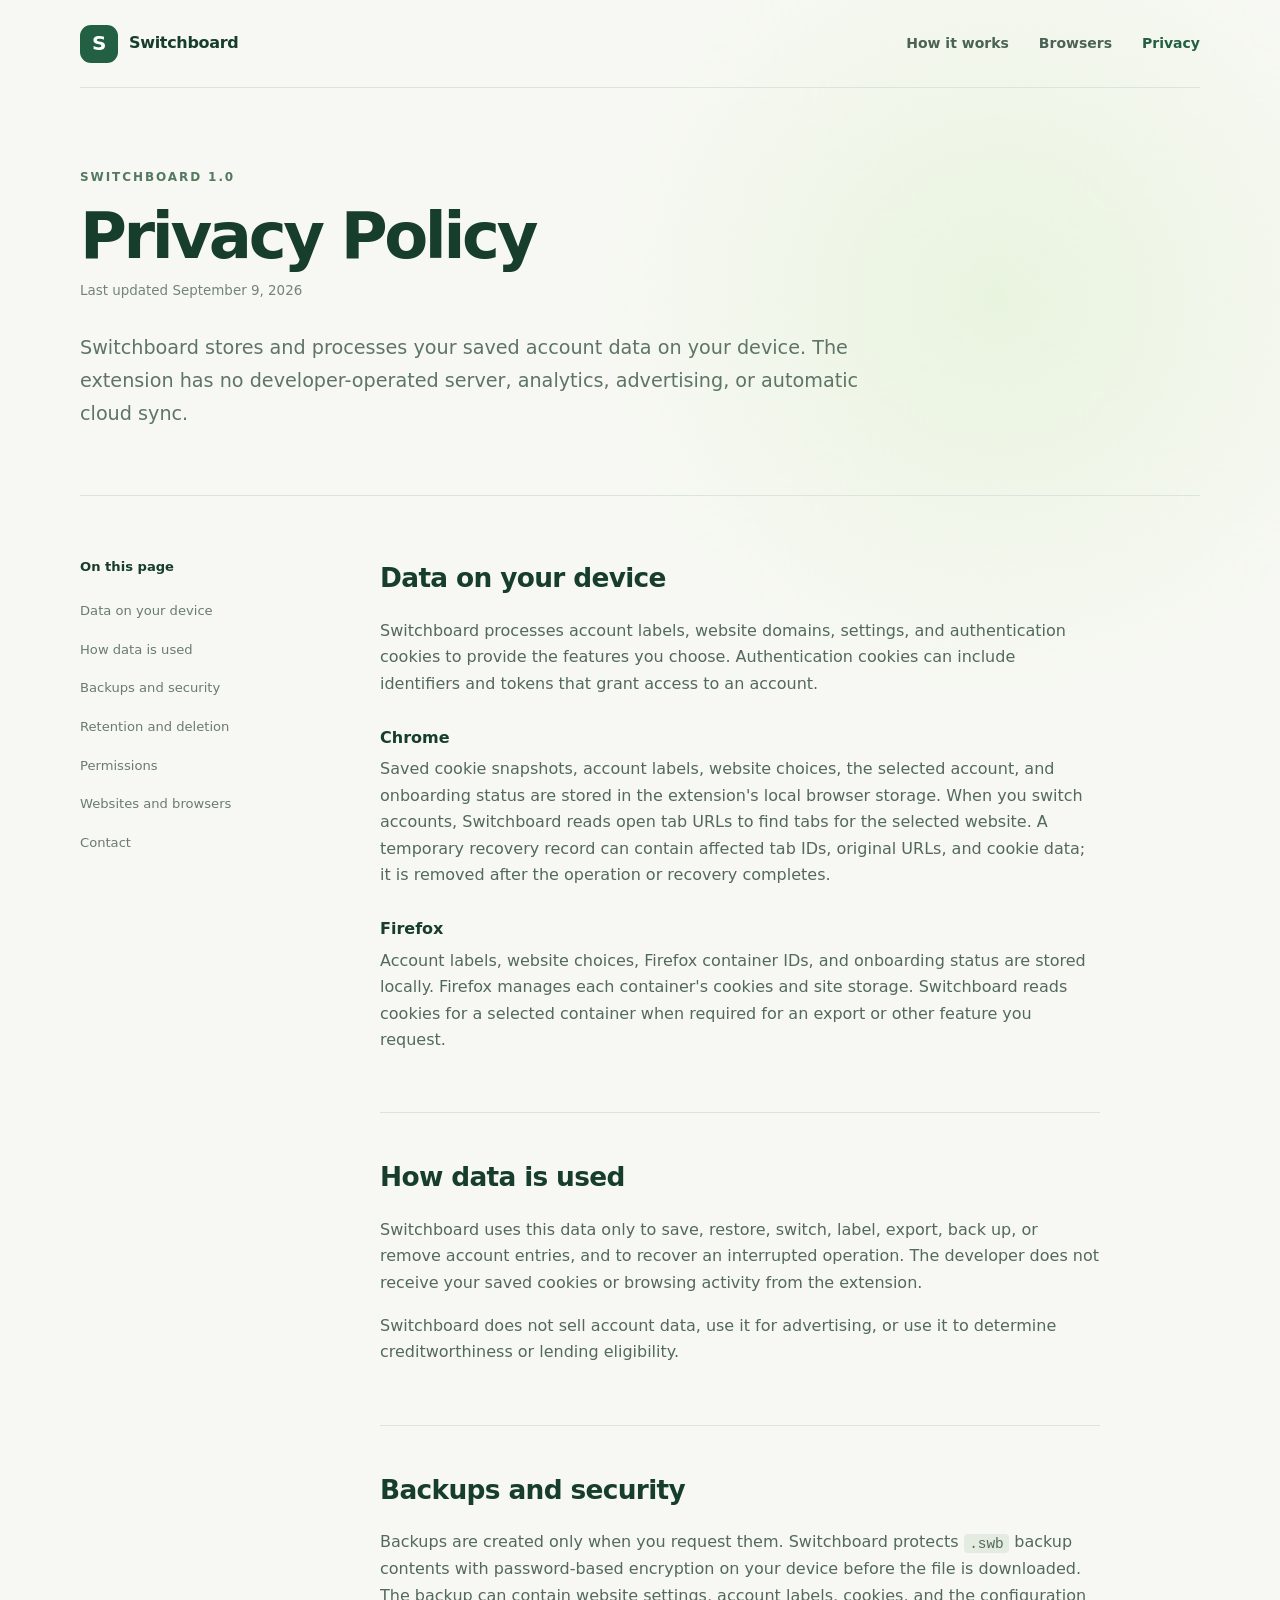
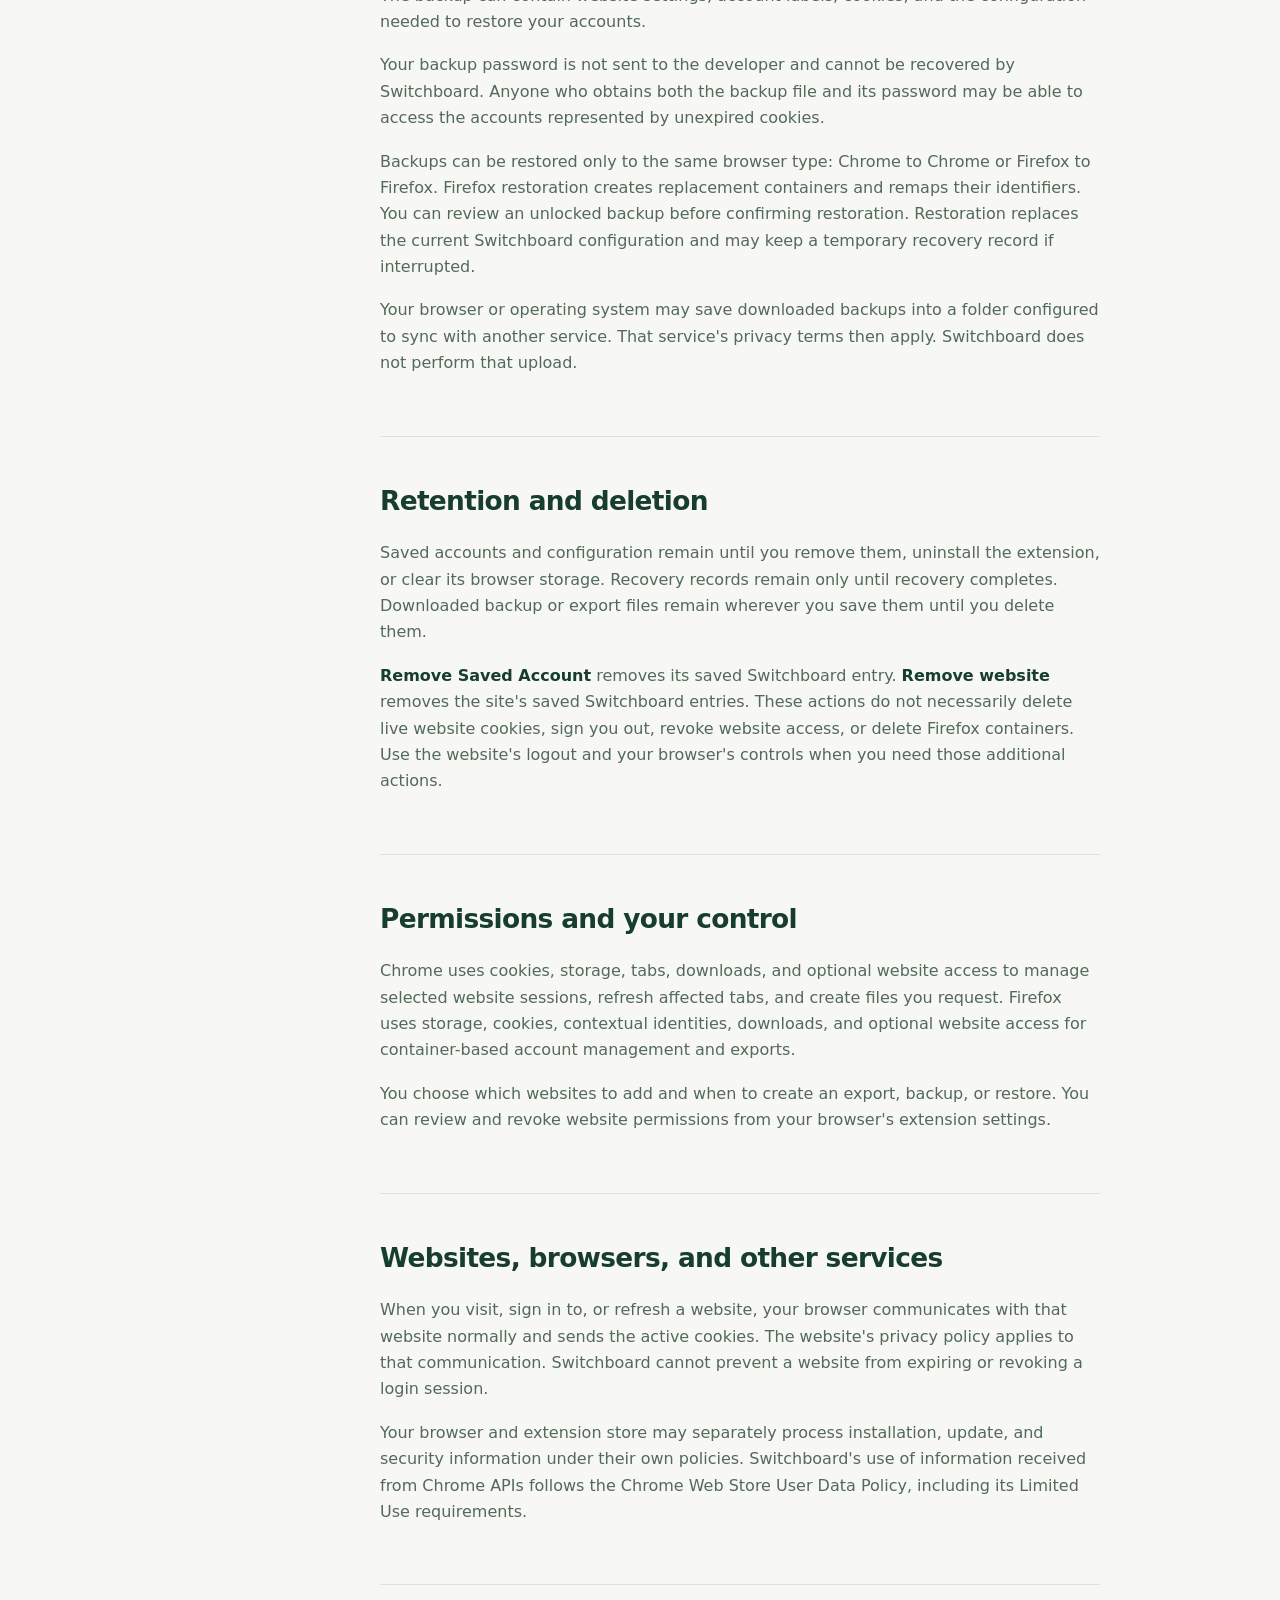
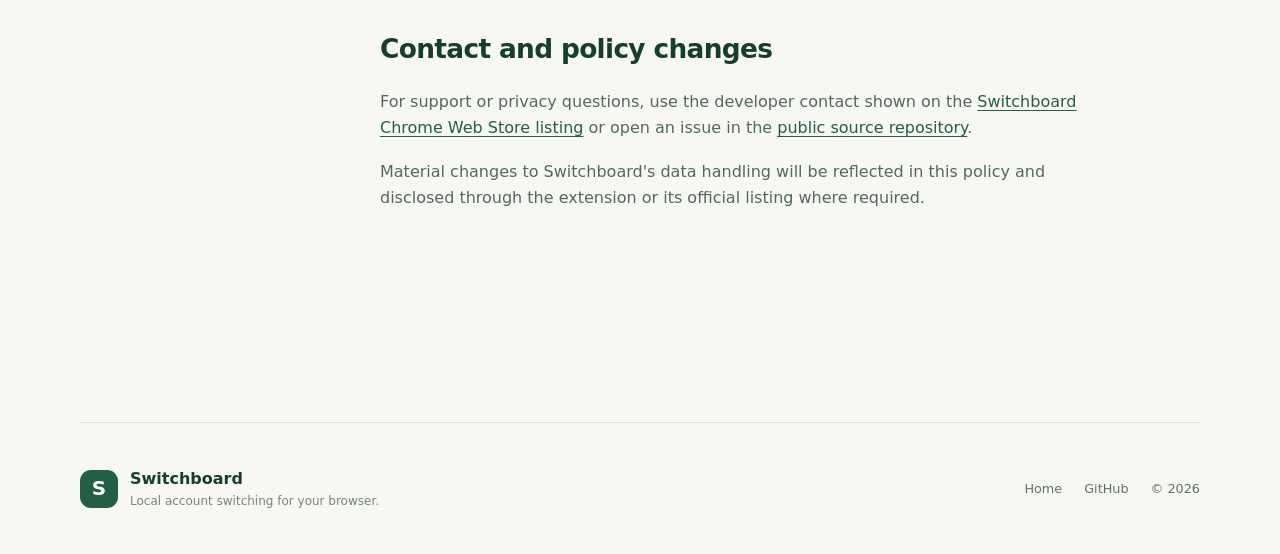
==== commit 980aaaa1: "Rename saved account removal action" ====
--- a/privacy-policy.html
+++ b/privacy-policy.html
@@ -21,7 +21,7 @@
         <section id="data"><h2>Data on your device</h2><p>Switchboard processes account labels, website domains, settings, and authentication cookies to provide the features you choose. Authentication cookies can include identifiers and tokens that grant access to an account.</p><h3>Chrome</h3><p>Saved cookie snapshots, account labels, website choices, the selected account, and onboarding status are stored in the extension's local browser storage. When you switch accounts, Switchboard reads open tab URLs to find tabs for the selected website. A temporary recovery record can contain affected tab IDs, original URLs, and cookie data; it is removed after the operation or recovery completes.</p><h3>Firefox</h3><p>Account labels, website choices, Firefox container IDs, and onboarding status are stored locally. Firefox manages each container's cookies and site storage. Switchboard reads cookies for a selected container when required for an export or other feature you request.</p></section>
         <section id="use"><h2>How data is used</h2><p>Switchboard uses this data only to save, restore, switch, label, export, back up, or remove account entries, and to recover an interrupted operation. The developer does not receive your saved cookies or browsing activity from the extension.</p><p>Switchboard does not sell account data, use it for advertising, or use it to determine creditworthiness or lending eligibility.</p></section>
         <section id="backups"><h2>Backups and security</h2><p>Backups are created only when you request them. Switchboard protects <code>.swb</code> backup contents with password-based encryption on your device before the file is downloaded. The backup can contain website settings, account labels, cookies, and the configuration needed to restore your accounts.</p><p>Your backup password is not sent to the developer and cannot be recovered by Switchboard. Anyone who obtains both the backup file and its password may be able to access the accounts represented by unexpired cookies.</p><p>Backups can be restored only to the same browser type: Chrome to Chrome or Firefox to Firefox. Firefox restoration creates replacement containers and remaps their identifiers. You can review an unlocked backup before confirming restoration. Restoration replaces the current Switchboard configuration and may keep a temporary recovery record if interrupted.</p><p>Your browser or operating system may save downloaded backups into a folder configured to sync with another service. That service's privacy terms then apply. Switchboard does not perform that upload.</p></section>
-        <section id="retention"><h2>Retention and deletion</h2><p>Saved accounts and configuration remain until you remove them, uninstall the extension, or clear its browser storage. Recovery records remain only until recovery completes. Downloaded backup or export files remain wherever you save them until you delete them.</p><p><strong>Forget account</strong> removes its saved Switchboard entry. <strong>Remove website</strong> removes the site's saved Switchboard entries. These actions do not necessarily delete live website cookies, sign you out, revoke website access, or delete Firefox containers. Use the website's logout and your browser's controls when you need those additional actions.</p></section>
+        <section id="retention"><h2>Retention and deletion</h2><p>Saved accounts and configuration remain until you remove them, uninstall the extension, or clear its browser storage. Recovery records remain only until recovery completes. Downloaded backup or export files remain wherever you save them until you delete them.</p><p><strong>Remove Saved Account</strong> removes its saved Switchboard entry. <strong>Remove website</strong> removes the site's saved Switchboard entries. These actions do not necessarily delete live website cookies, sign you out, revoke website access, or delete Firefox containers. Use the website's logout and your browser's controls when you need those additional actions.</p></section>
         <section id="permissions"><h2>Permissions and your control</h2><p>Chrome uses cookies, storage, tabs, downloads, and optional website access to manage selected website sessions, refresh affected tabs, and create files you request. Firefox uses storage, cookies, contextual identities, downloads, and optional website access for container-based account management and exports.</p><p>You choose which websites to add and when to create an export, backup, or restore. You can review and revoke website permissions from your browser's extension settings.</p></section>
         <section id="third-parties"><h2>Websites, browsers, and other services</h2><p>When you visit, sign in to, or refresh a website, your browser communicates with that website normally and sends the active cookies. The website's privacy policy applies to that communication. Switchboard cannot prevent a website from expiring or revoking a login session.</p><p>Your browser and extension store may separately process installation, update, and security information under their own policies. Switchboard's use of information received from Chrome APIs follows the Chrome Web Store User Data Policy, including its Limited Use requirements.</p></section>
         <section id="contact"><h2>Contact and policy changes</h2><p>For support or privacy questions, use the developer contact shown on the <a href="https://chromewebstore.google.com/detail/switchboard/ejcnljkokdiiedibolfkkbkdeebjiiln" target="_blank" rel="noopener noreferrer">Switchboard Chrome Web Store listing</a> or open an issue in the <a href="https://github.com/HeinMynn/switchboard-extension/issues" target="_blank" rel="noopener noreferrer">public source repository</a>.</p><p>Material changes to Switchboard's data handling will be reflected in this policy and disclosed through the extension or its official listing where required.</p></section>
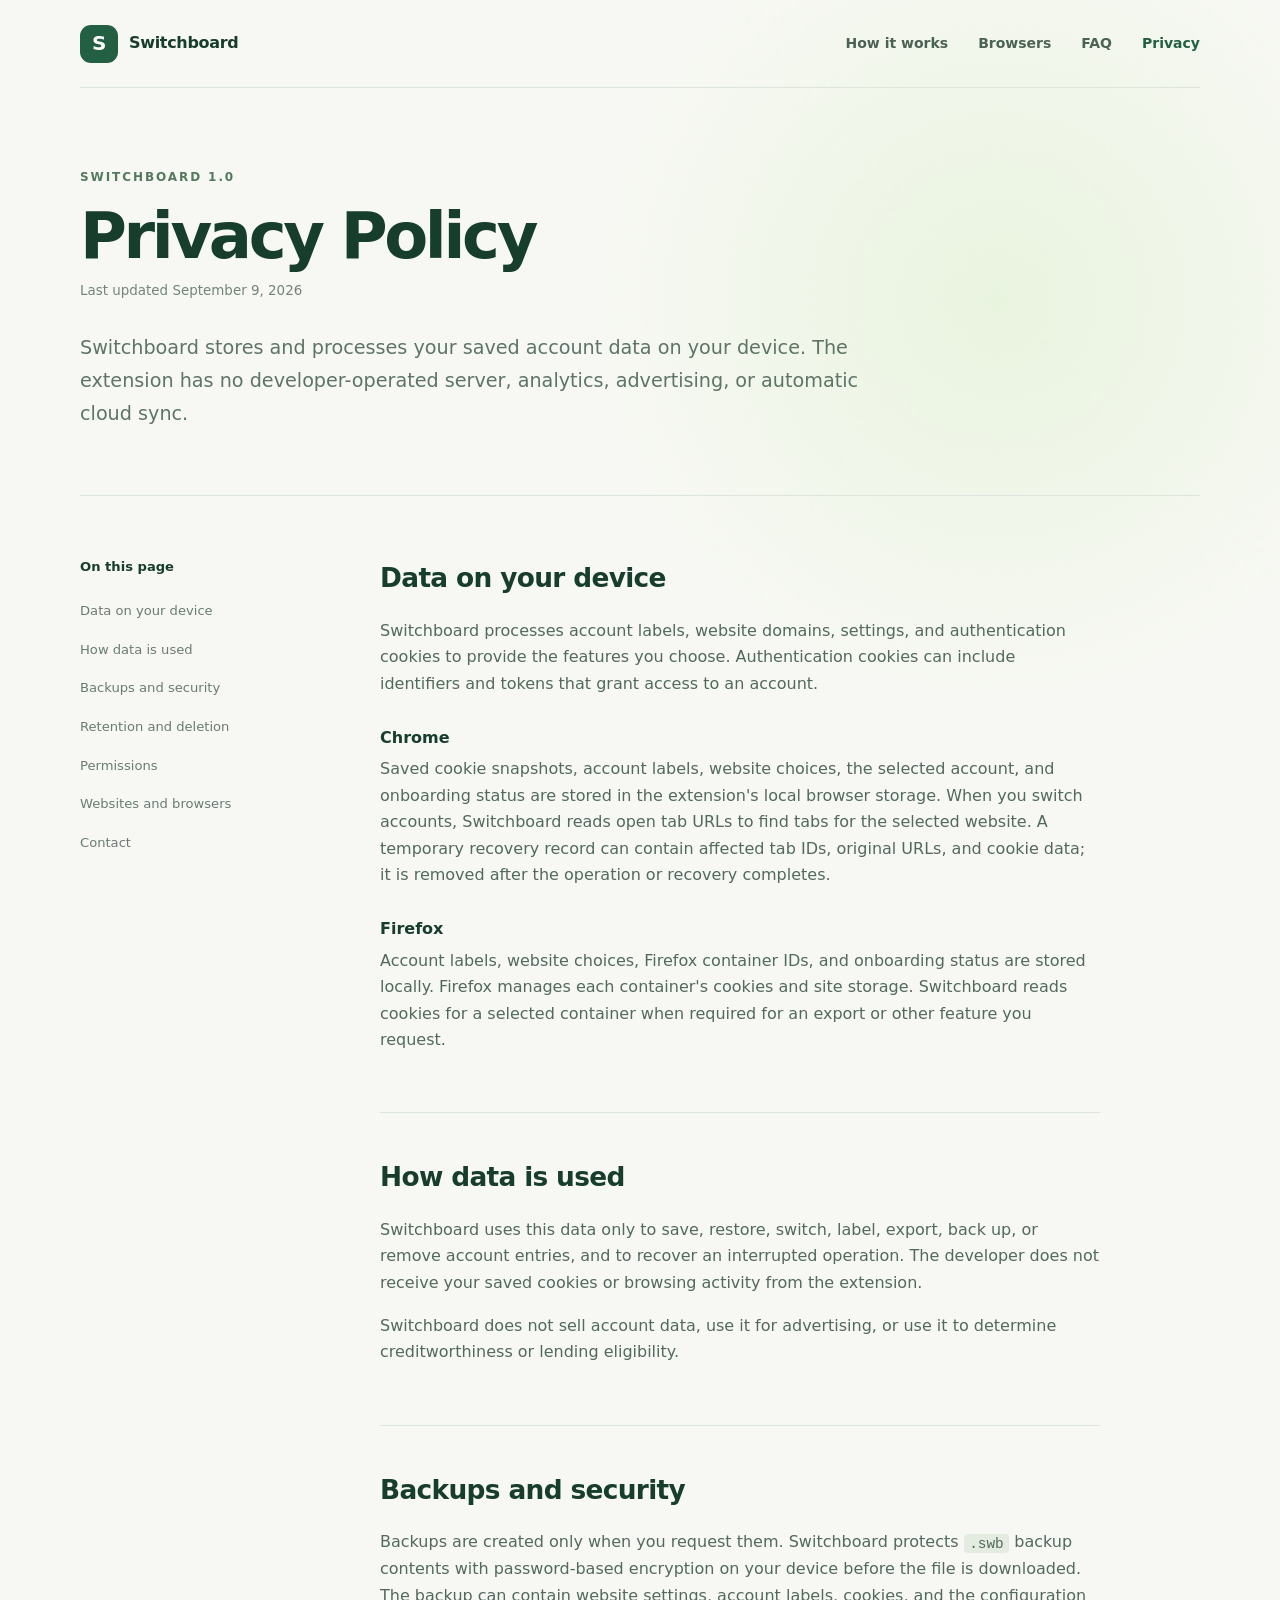
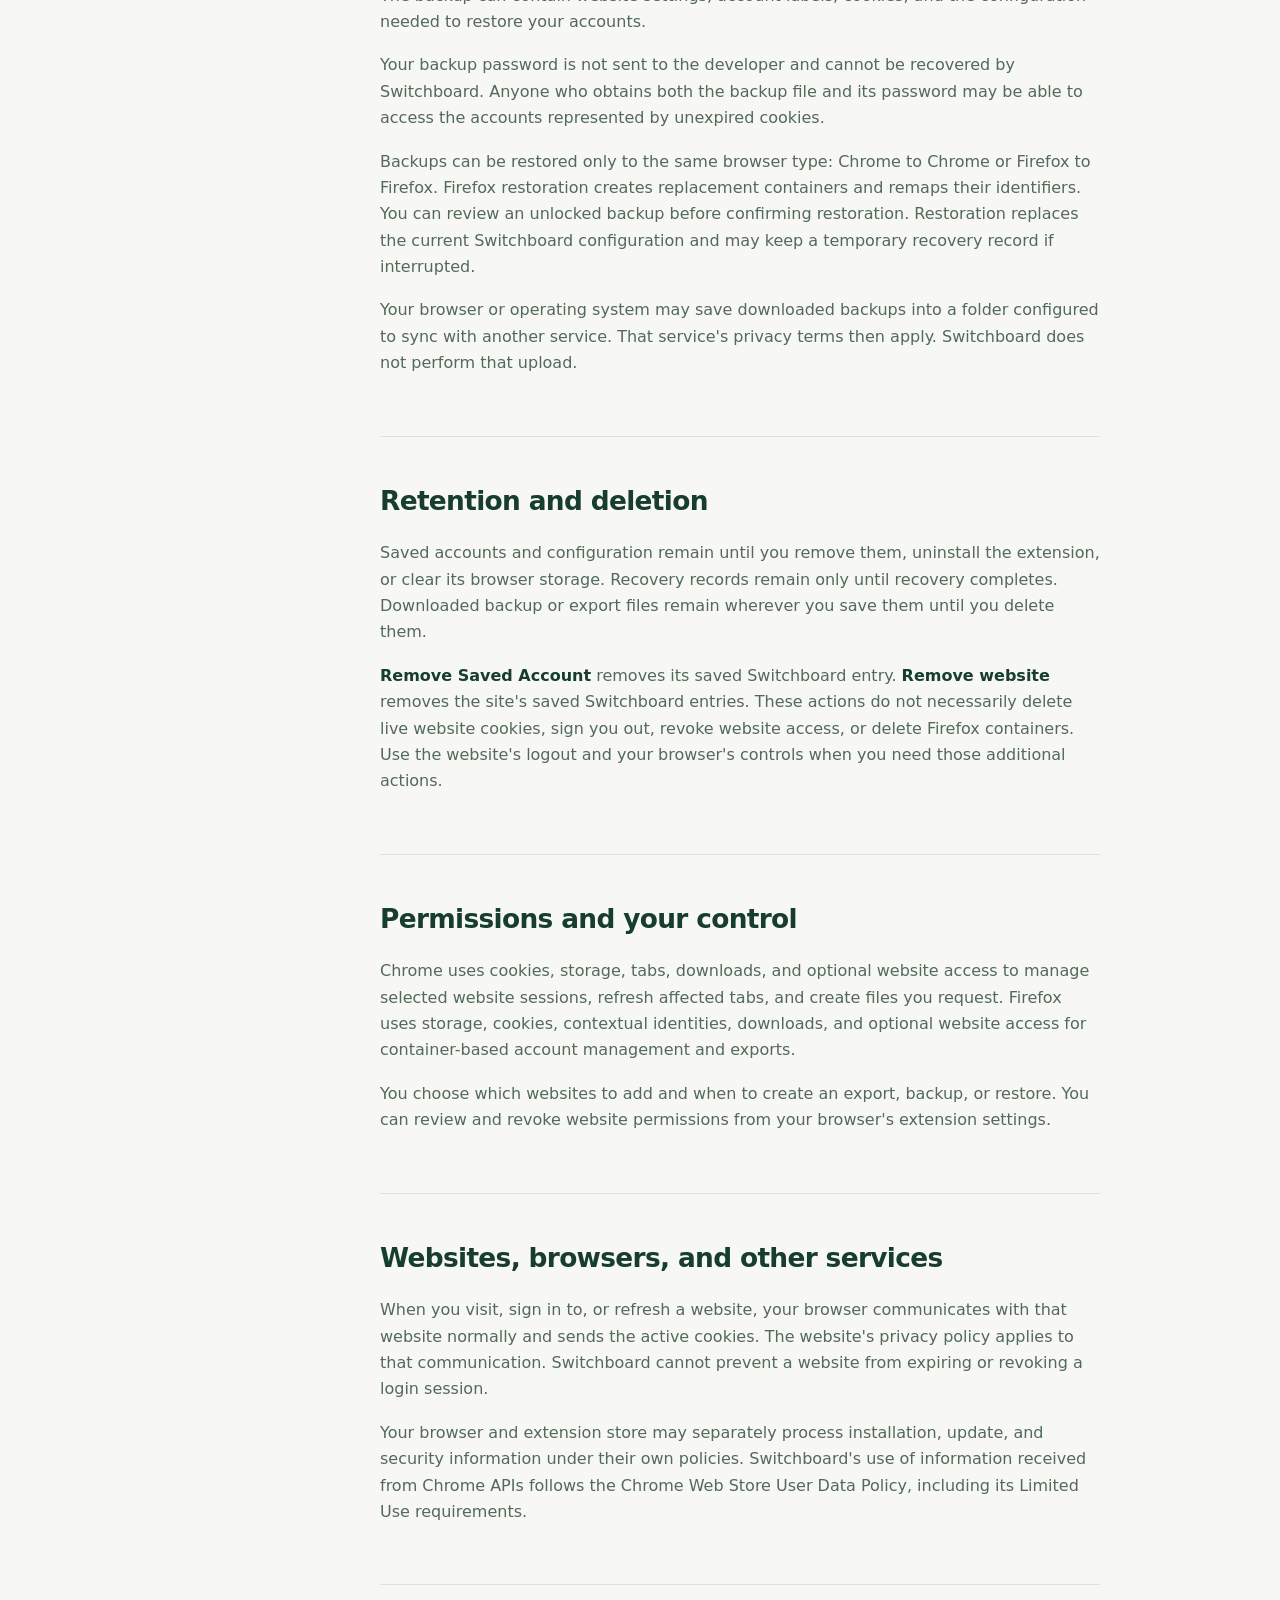
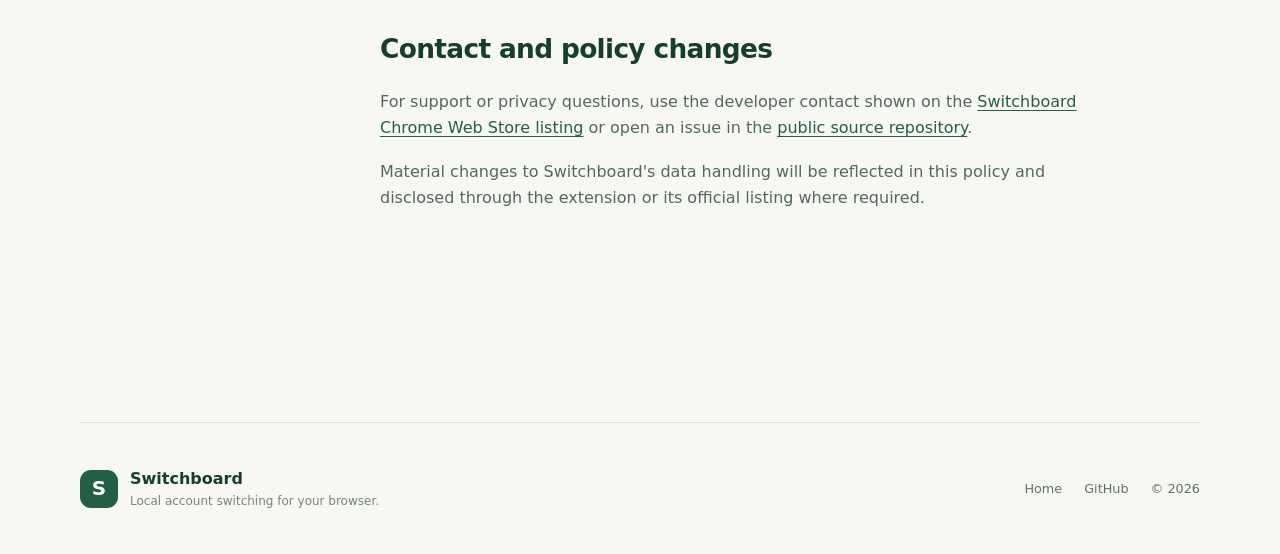
==== commit 96dfc1b6: "Add search metadata and SEO content" ====
--- a/privacy-policy.html
+++ b/privacy-policy.html
@@ -5,13 +5,22 @@
   <meta name="viewport" content="width=device-width, initial-scale=1">
   <meta name="description" content="How Switchboard handles account session data, permissions, backups, and deletion.">
   <title>Privacy Policy — Switchboard</title>
+  <link rel="canonical" href="https://switchboard.aungheinmynn.dev/privacy-policy.html">
+  <meta property="og:type" content="website">
+  <meta property="og:site_name" content="Switchboard">
+  <meta property="og:title" content="Privacy Policy — Switchboard">
+  <meta property="og:description" content="How Switchboard handles account session data, permissions, backups, and deletion.">
+  <meta property="og:url" content="https://switchboard.aungheinmynn.dev/privacy-policy.html">
+  <meta name="twitter:card" content="summary">
+  <meta name="twitter:title" content="Privacy Policy — Switchboard">
+  <meta name="twitter:description" content="How Switchboard handles account session data, permissions, backups, and deletion.">
   <link rel="icon" href="favicon.svg" type="image/svg+xml">
   <link rel="stylesheet" href="styles.css">
 </head>
 <body>
   <header class="topbar">
     <a href="index.html" class="brand" aria-label="Switchboard home"><span class="logo" aria-hidden="true">S</span>Switchboard</a>
-    <nav aria-label="Main navigation"><a href="index.html#how-it-works">How it works</a><a href="index.html#browsers">Browsers</a><a href="privacy-policy.html" aria-current="page">Privacy</a></nav>
+    <nav aria-label="Main navigation"><a href="index.html#how-it-works">How it works</a><a href="index.html#browsers">Browsers</a><a href="index.html#faq">FAQ</a><a href="privacy-policy.html" aria-current="page">Privacy</a></nav>
   </header>
   <main class="legal-doc">
     <header class="legal-header"><p class="eyebrow">SWITCHBOARD 1.0</p><h1>Privacy Policy</h1><p class="updated">Last updated September 9, 2026</p><p class="legal-lead">Switchboard stores and processes your saved account data on your device. The extension has no developer-operated server, analytics, advertising, or automatic cloud sync.</p></header>
--- a/styles.css
+++ b/styles.css
@@ -83,6 +83,15 @@
 .backup-card { background: white; border: 1px solid #d1ded0; border-radius: 17px; padding: 25px; display: flex; align-items: center; gap: 17px; box-shadow: 0 12px 35px #173d2c0b; }
 .backup-card .lock { flex: 0 0 48px; height: 48px; border-radius: 13px; display: grid; place-items: center; background: var(--ink); color: var(--lime); font-size: 1.7rem; }
 .backup-card p { margin: 3px 0 0; color: var(--muted); font-size: .875rem; }
+.faq-section { display: grid; grid-template-columns: .7fr 1.3fr; gap: 80px; align-items: start; }
+.faq-section .section-heading { position: sticky; top: 28px; margin: 0; }
+.faq-list { border-top: 1px solid var(--line); }
+.faq-list details { border-bottom: 1px solid var(--line); padding: 0 4px; }
+.faq-list summary { cursor: pointer; list-style: none; padding: 23px 40px 23px 0; font-weight: 720; position: relative; }
+.faq-list summary::-webkit-details-marker { display: none; }
+.faq-list summary::after { content: "+"; position: absolute; right: 4px; top: 19px; color: var(--green); font-size: 1.4rem; font-weight: 400; }
+.faq-list details[open] summary::after { content: "−"; }
+.faq-list p { color: var(--muted); margin: -5px 44px 23px 0; }
 .cta-section { text-align: center; padding: 112px 24px; }
 .cta-section .eyebrow { margin-bottom: 16px; }
 .cta-section h2 { margin-inline: auto; }
@@ -123,6 +132,8 @@
   .product-demo { max-width: 520px; width: 100%; margin: auto; transform: none; }
   .section { padding: 72px 0; } .flow { grid-template-columns: 1fr; } .flow h3 { margin-top: 25px; }
   .privacy-section, .backup-section { grid-template-columns: 1fr; gap: 40px; }
+  .faq-section { grid-template-columns: 1fr; gap: 34px; }
+  .faq-section .section-heading { position: static; }
   .backup-section { padding-left: 16px; padding-right: 16px; }
   .legal-layout { grid-template-columns: 1fr; gap: 40px; } .legal-nav { display: none; }
   .legal-header { padding: 60px 0 48px; }
